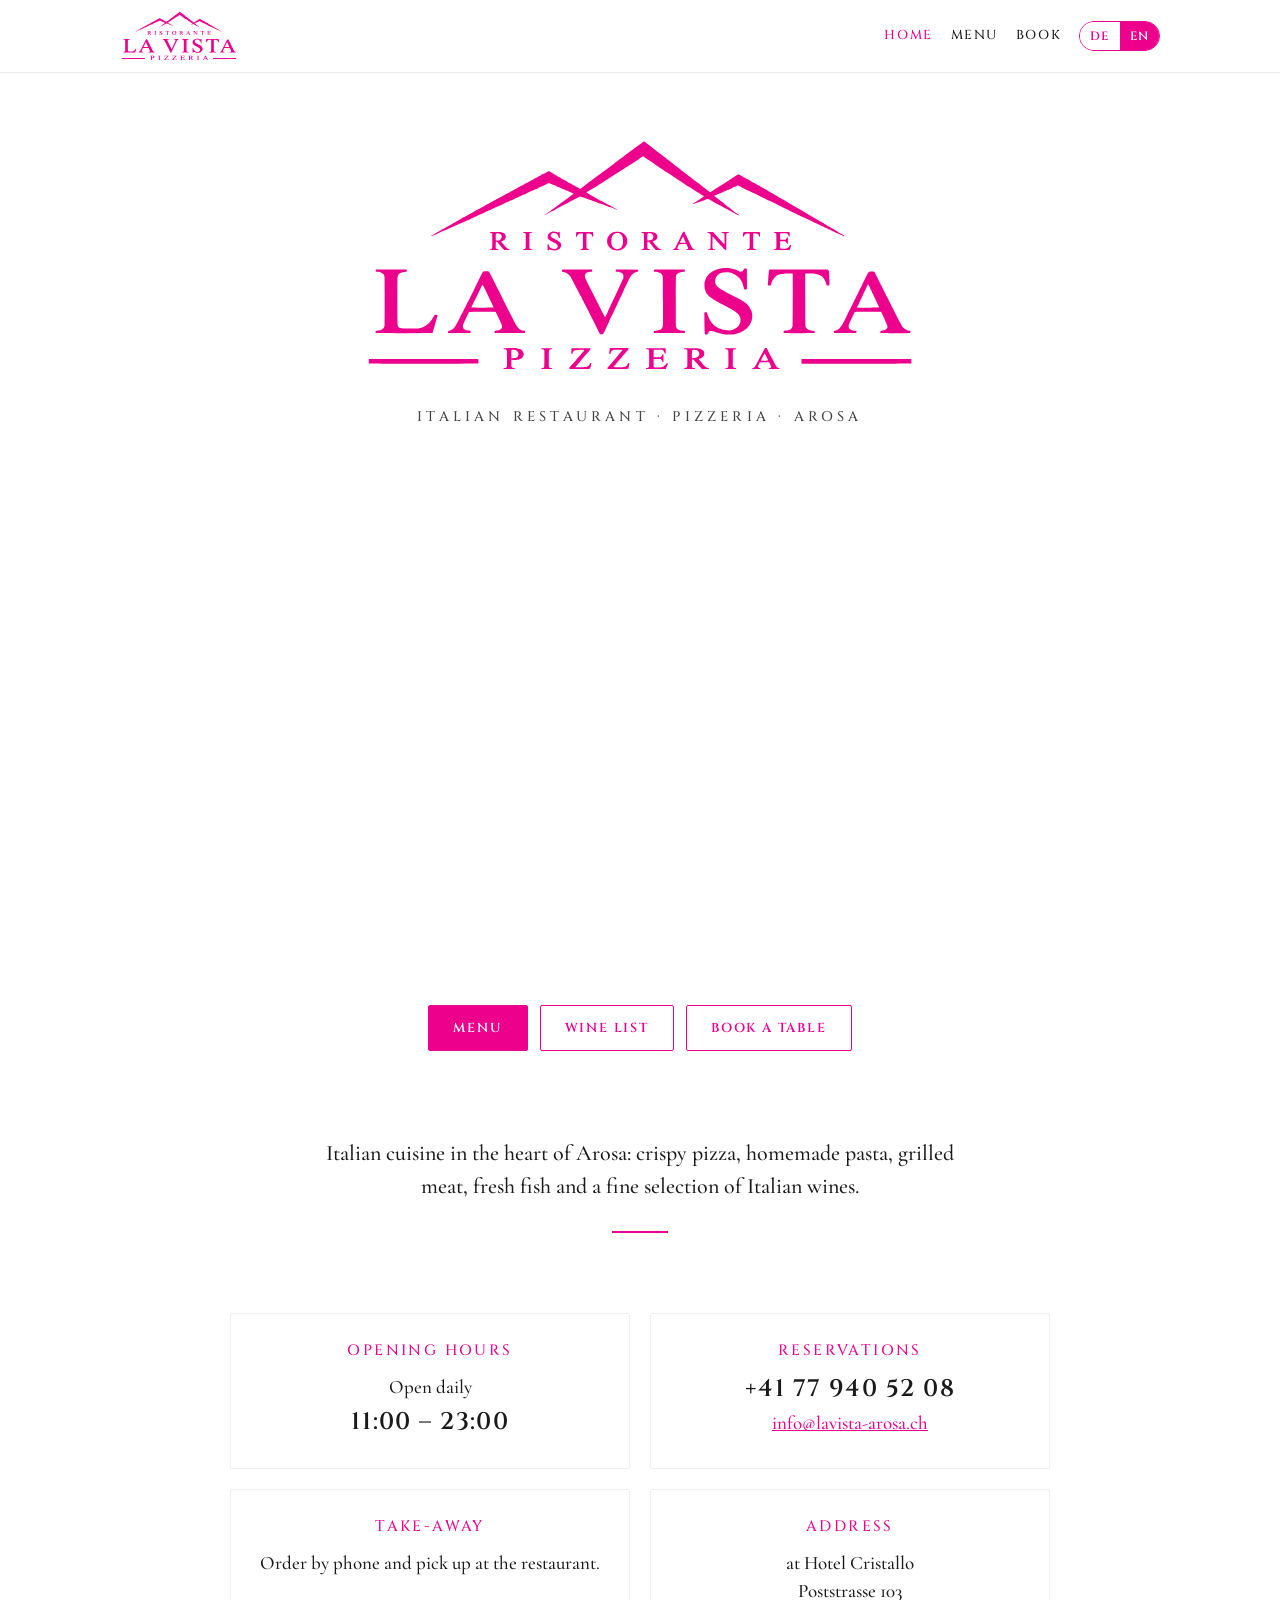
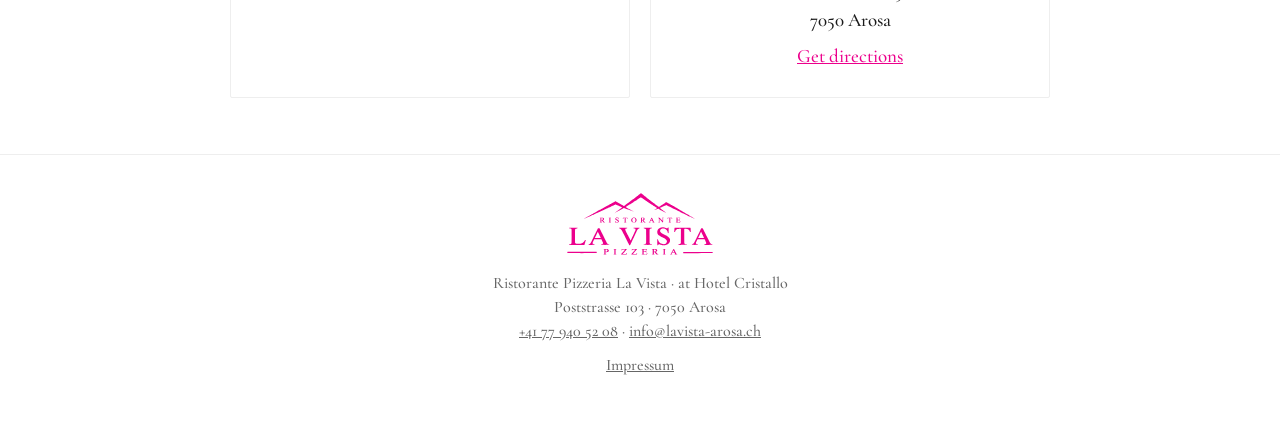
==== index.html @ 1755ee99 "La Vista Website: Home, Speisekarte, Weinkarte, Impressum Co-Authored-By: Claude Opus 5.5 <noreply@a" ====
<!DOCTYPE html>
<html lang="de" data-lang="de">
<head>
<meta charset="utf-8"><meta name="viewport" content="width=device-width,initial-scale=1">
<title>Ristorante Pizzeria La Vista – Arosa</title><meta name="description" content="Italienisches Restaurant und Pizzeria in Arosa: Pizza, Pasta, Grill, Fisch und italienische Weine. Täglich 11–23 Uhr.">
<meta name="theme-color" content="#ffffff">
<link rel="icon" href="favicon.svg" type="image/svg+xml">

<link rel="stylesheet" href="style.css">
</head>
<body>
<header class="top"><div class="bar"><a class="lg" href="" aria-label="La Vista"><img src="logo.svg" alt="Ristorante La Vista Pizzeria" width="118"></a><nav><a href="" class="on hide-s"><span lang="de">Home</span><span lang="en">Home</span></a><a href="menu/" class=""><span lang="de">Speisekarte</span><span lang="en">Menu</span></a><a href="tel:+41779405208" class="hide-s"><span lang="de">Reservieren</span><span lang="en">Book</span></a><div class="lang"><button data-l="de">DE</button><button data-l="en">EN</button></div></nav></div></header>

<div class="hero"><div class="hin"><div class="lg"><img src="logo.svg" alt="Ristorante La Vista Pizzeria"></div>
<p class="kick"><span lang="de">Ristorante · Pizzeria · Arosa</span><span lang="en">Italian restaurant · Pizzeria · Arosa</span></p>
</div></div>
<div class="banner"><div class="slides" aria-hidden="true"><div style="background-image:url(img/pizza.jpg)"></div><div style="background-image:url(img/pasta.jpg)"></div><div style="background-image:url(img/tomahawk.jpg)"></div><div style="background-image:url(img/olio.jpg)"></div></div><div class="bfade"><div class="btns"><a class="btn f" href="menu/"><span lang="de">Speisekarte</span><span lang="en">Menu</span></a>
<a class="btn" href="menu/#weinkarte"><span lang="de">Weinkarte</span><span lang="en">Wine list</span></a>
<a class="btn" href="tel:+41779405208"><span lang="de">Tisch reservieren</span><span lang="en">Book a table</span></a></div></div></div>
<div class="wrap" style="padding-bottom:12px">
<p class="intro"><span lang="de">Italienische Küche mitten in Arosa: knusprige Pizza, hausgemachte Pasta, Fleisch vom Grill, frischer Fisch und eine ausgewählte italienische Weinkarte.</span><span lang="en">Italian cuisine in the heart of Arosa: crispy pizza, homemade pasta, grilled meat, fresh fish and a fine selection of Italian wines.</span></p>
<hr class="rule">
</div>
<div class="wrap" style="padding-top:0">
<div class="grid">
<div class="card"><h3><span lang="de">Öffnungszeiten</span><span lang="en">Opening hours</span></h3><p><span lang="de">Täglich geöffnet</span><span lang="en">Open daily</span></p><p class="big">11:00 – 23:00</p></div>
<div class="card"><h3><span lang="de">Reservation</span><span lang="en">Reservations</span></h3><p class="big"><a href="tel:+41779405208" style="color:inherit;text-decoration:none">+41 77 940 52 08</a></p><p><a href="mailto:info@lavista-arosa.ch">info@lavista-arosa.ch</a></p></div>
<div class="card"><h3>Take-away</h3><p><span lang="de">Telefonisch bestellen und bei uns abholen.</span><span lang="en">Order by phone and pick up at the restaurant.</span></p></div>
<div class="card"><h3><span lang="de">Adresse</span><span lang="en">Address</span></h3><p><span lang="de">im Hotel Cristallo</span><span lang="en">at Hotel Cristallo</span><br>Poststrasse 103<br>7050 Arosa</p><p style="margin-top:8px"><a href="https://www.google.com/maps/search/?api=1&query=Hotel+Cristallo+Poststrasse+103+7050+Arosa" target="_blank" rel="noopener"><span lang="de">Route planen</span><span lang="en">Get directions</span></a></p></div>
</div></div>
<footer><div class="lg"><img src="logo.svg" alt="" width="150"></div>
<div>Ristorante Pizzeria La Vista · <span lang="de">im Hotel Cristallo</span><span lang="en">at Hotel Cristallo</span></div><div>Poststrasse 103 · 7050 Arosa</div>
<div><a href="tel:+41779405208">+41 77 940 52 08</a> · <a href="mailto:info@lavista-arosa.ch">info@lavista-arosa.ch</a></div>
<div style="margin-top:10px"><a href="impressum/">Impressum</a></div></footer>
<a class="callfab" href="tel:+41779405208"><span lang="de">Anrufen</span><span lang="en">Call</span></a>
<script src="site.js"></script>
</body></html>
---- style.css ----
@font-face{font-family:'Cinzel';font-weight:500;font-display:swap;src:url(fonts/cinzel-latin-500-normal.woff2) format('woff2')}
@font-face{font-family:'Cinzel';font-weight:600 700;font-display:swap;src:url(fonts/cinzel-latin-600-normal.woff2) format('woff2')}
@font-face{font-family:'Cormorant Garamond';font-weight:400 500;font-display:swap;src:url(fonts/cormorant-garamond-latin-500-normal.woff2) format('woff2')}
@font-face{font-family:'Cormorant Garamond';font-weight:600 700;font-display:swap;src:url(fonts/cormorant-garamond-latin-700-normal.woff2) format('woff2')}
@font-face{font-family:'Cormorant Garamond';font-style:italic;font-weight:400 700;font-display:swap;src:url(fonts/cormorant-garamond-latin-500-italic.woff2) format('woff2')}
:root{--mag:#EC008C;--mag-d:#C20074;--ink:#1a1a1a;--grey:#666;--line:#eee;--soft:#fdf2f8}
*{box-sizing:border-box}html{scroll-behavior:smooth}
body{margin:0;background:#fff;color:var(--ink);font-family:'Cormorant Garamond',Georgia,serif;font-size:19px;line-height:1.5;-webkit-font-smoothing:antialiased}
a{color:var(--mag)}
.cz{font-family:'Cinzel',Georgia,serif;letter-spacing:.14em;text-transform:uppercase}
html[data-lang=de] [lang=en],html[data-lang=en] [lang=de]{display:none}
header.top{position:sticky;top:0;z-index:20;background:rgba(255,255,255,.96);backdrop-filter:blur(6px);border-bottom:1px solid var(--line)}
.bar{max-width:1080px;margin:0 auto;padding:10px 20px;display:flex;align-items:center;justify-content:space-between;gap:12px}
.bar .lg{width:118px;display:block;line-height:0}.lg img{width:100%;height:auto;display:block}
.bar nav{display:flex;gap:18px;align-items:center;font-family:'Cinzel',serif;font-size:13px;letter-spacing:.12em;text-transform:uppercase}
.bar nav a{color:var(--ink);text-decoration:none}.bar nav a:hover,.bar nav a.on{color:var(--mag)}
.lang{display:flex;border:1px solid var(--mag);border-radius:999px;overflow:hidden}
.lang button{border:0;background:#fff;color:var(--mag);font:600 12px 'Cinzel',serif;letter-spacing:.1em;padding:6px 10px;cursor:pointer}
.lang button.on{background:var(--mag);color:#fff}
.hero{text-align:center;padding:60px 20px 14px}
.hero p.kick{margin-bottom:0!important}
.hin{position:relative;max-width:640px;margin:0 auto}
.banner{position:relative;overflow:hidden;aspect-ratio:4/3;max-height:640px;max-width:960px;margin:0 auto}
.slides{position:absolute;inset:0;-webkit-mask-image:linear-gradient(to bottom,transparent 0,rgba(0,0,0,.6) 14%,#000 30%),linear-gradient(to right,transparent 0,#000 12%,#000 88%,transparent 100%);-webkit-mask-composite:source-in;mask-image:linear-gradient(to bottom,transparent 0,rgba(0,0,0,.6) 14%,#000 30%),linear-gradient(to right,transparent 0,#000 12%,#000 88%,transparent 100%);mask-composite:intersect}
.slides div{position:absolute;inset:0;background-size:cover;background-position:center;opacity:0;animation:lvfade 24s infinite}
.slides div:nth-child(2){animation-delay:6s}.slides div:nth-child(3){animation-delay:12s}.slides div:nth-child(4){animation-delay:18s}
.bfade{position:absolute;left:0;right:0;bottom:0;z-index:2;padding:110px 16px 30px;background:linear-gradient(rgba(255,255,255,0),rgba(255,255,255,.75) 45%,rgba(255,255,255,.95))}
.bfade .btn{background:rgba(255,255,255,.85)}.bfade .btn.f{background:var(--mag)}
@keyframes lvfade{0%{opacity:0;transform:scale(1.02)}6%{opacity:1}25%{opacity:1}31%{opacity:0;transform:scale(1.08)}100%{opacity:0}}
@media(prefers-reduced-motion:reduce){.slides div{animation:none}.slides div:first-child{opacity:1}}

@media(max-width:640px){.banner{margin:0;aspect-ratio:4/5}.bfade{padding-top:90px}}
.hero p.kick{color:#444!important}
.hero .lg{width:min(560px,86vw);margin:0 auto 28px;line-height:0}
.hero p.kick{font-family:'Cinzel',serif;letter-spacing:.3em;text-transform:uppercase;font-size:14px;color:var(--grey);margin:0 0 30px}
.btns{display:flex;gap:12px;justify-content:center;flex-wrap:wrap}
.btn{display:inline-block;padding:13px 24px;border:1.5px solid var(--mag);color:var(--mag);text-decoration:none;font:600 13px 'Cinzel',serif;letter-spacing:.14em;text-transform:uppercase;border-radius:2px}
.btn.f{background:var(--mag);color:#fff}.btn:hover{background:var(--mag-d);border-color:var(--mag-d);color:#fff}
.wrap{max-width:860px;margin:0 auto;padding:56px 20px}
.intro{text-align:center;font-size:22px;max-width:640px;margin:0 auto}
.rule{width:56px;height:2px;background:var(--mag);margin:28px auto;border:0}
.grid{display:grid;grid-template-columns:repeat(2,1fr);gap:20px;margin-top:40px}
.card{border:1px solid var(--line);padding:26px 22px;text-align:center;border-radius:2px}
.card h3{font:500 15px 'Cinzel',serif;letter-spacing:.16em;text-transform:uppercase;color:var(--mag);margin:0 0 12px}
.card p{margin:0}.card .big{font:600 24px 'Cinzel',serif;letter-spacing:.06em;margin:4px 0}
footer{border-top:1px solid var(--line);text-align:center;padding:36px 20px 44px;color:var(--grey);font-size:16px}
footer .lg{width:150px;margin:0 auto 14px;line-height:0}
footer a{color:var(--grey)}
/* menu */
.tabs{display:flex;justify-content:center;gap:0;margin:34px auto 0;max-width:420px;border:1.5px solid var(--mag);border-radius:2px;overflow:hidden}
.tabs button{flex:1;border:0;background:#fff;color:var(--mag);padding:12px;font:600 13px 'Cinzel',serif;letter-spacing:.14em;text-transform:uppercase;cursor:pointer}
.tabs button.on{background:var(--mag);color:#fff}
.cat{position:sticky;top:57px;z-index:10;background:#fff;border-bottom:1px solid var(--line);overflow-x:auto;white-space:nowrap;-webkit-overflow-scrolling:touch;scrollbar-width:none}
.cat::-webkit-scrollbar{display:none}
.cat div{max-width:860px;margin:0 auto;padding:10px 14px}
.cat a{display:inline-block;padding:6px 10px;margin-right:4px;font:500 12px 'Cinzel',serif;letter-spacing:.1em;text-transform:uppercase;color:var(--ink);text-decoration:none;border-radius:999px}
.cat a:hover{background:var(--soft);color:var(--mag)}
.panel{display:none}.panel.on{display:block}
section{margin:40px 0 0;scroll-margin-top:120px}
.sh{display:flex;justify-content:space-between;align-items:baseline;border-bottom:1.5px solid var(--mag);padding-bottom:6px;margin-bottom:6px;gap:12px}
.sh h3{font:500 20px 'Cinzel',serif;letter-spacing:.14em;text-transform:uppercase;color:var(--mag);margin:0}
.sh .sub{font-style:italic;color:var(--grey);font-size:17px;text-align:right}
.cols{display:flex;justify-content:flex-end;gap:0;font-style:italic;color:var(--grey);font-size:15px}
.cols span{width:76px;text-align:right}
.it{display:flex;justify-content:space-between;gap:16px;padding:12px 0;border-bottom:1px solid var(--line)}
.nm h4{margin:0;font-weight:700;font-size:20px;line-height:1.25}
.nm p{margin:2px 0 0;font-style:italic;color:var(--grey);font-size:17px;line-height:1.35}
.prs{text-align:right;white-space:nowrap}
.prs b,.dr b{font:500 15px 'Cinzel',serif;letter-spacing:.04em}
.prs .nt{font-style:italic;color:var(--grey);font-size:15px;margin-right:10px}
.prs.two{display:flex}.prs.two b{width:76px;display:block}
.dr{display:flex;align-items:baseline;gap:10px;padding:8px 0;border-bottom:1px solid var(--line)}
.dr .dn{flex:1}.dr .ds{font-style:italic;color:var(--grey);font-size:16px;min-width:46px;text-align:right}
.dr b{min-width:64px;text-align:right}
h5{font:600 14px 'Cinzel',serif;letter-spacing:.16em;margin:22px 0 2px}
.note,.lead{font-style:italic;color:var(--grey);margin:10px 0}
.lead{text-align:center;color:var(--mag)}
.c2{display:grid;grid-template-columns:1fr 1fr;gap:6px 20px;padding:10px 0}.c2 h4{margin:0;font-size:19px}.c2 p{margin:0;font-style:italic;color:var(--grey);font-size:16px}
.box{border:1px solid var(--line);padding:14px 18px;margin-top:22px;font-size:16px}.box p{margin:4px 0 0;font-style:italic;color:var(--grey)}
.special{background:var(--soft);border:1px solid #f6cde4;padding:8px 22px 26px;margin-top:40px}
.special h2{font:600 22px 'Cinzel',serif;letter-spacing:.14em;text-transform:uppercase;text-align:center;margin:26px 0 4px}
.special section{margin-top:26px}.special .it{border-color:#f3d9e8}
h2.wh{font:600 22px 'Cinzel',serif;letter-spacing:.16em;text-transform:uppercase;text-align:center;margin:52px 0 0}
.gal{display:grid;grid-template-columns:repeat(4,1fr);gap:10px;max-width:1180px;margin:8px auto 0;padding:0 20px}
.gal figure{margin:0;position:relative;overflow:hidden;border-radius:2px;background:#f4f4f4}
.gal img{width:100%;height:100%;aspect-ratio:4/5;object-fit:cover;display:block;transition:transform .6s}
.gal figure:hover img{transform:scale(1.04)}
.gal figcaption{position:absolute;left:0;right:0;bottom:0;padding:26px 14px 12px;color:#fff;font:500 13px 'Cinzel',serif;letter-spacing:.16em;text-transform:uppercase;background:linear-gradient(transparent,rgba(0,0,0,.55))}
.foot-note{text-align:center;font-style:italic;color:var(--grey);font-size:16px;margin-top:40px}
.callfab{position:fixed;right:16px;bottom:16px;z-index:30;background:var(--mag);color:#fff;text-decoration:none;font:600 12px 'Cinzel',serif;letter-spacing:.12em;text-transform:uppercase;padding:13px 18px;border-radius:999px;box-shadow:0 6px 18px rgba(236,0,140,.35)}
@media(min-width:900px){.callfab{display:none}}
.special{scroll-margin-top:120px}
@media(max-width:820px){.gal{grid-template-columns:repeat(2,1fr);padding:0 16px}}
@media(max-width:640px){.grid{grid-template-columns:1fr}body{font-size:18px}.bar nav .hide-s{display:none}.bar .lg{width:96px}.hero{padding:48px 18px 40px}.wrap{padding:40px 16px}
.nm h4{font-size:18.5px}.sh h3{font-size:17px}.sh .sub{font-size:15px}.cols span,.prs.two b{width:62px}.c2{grid-template-columns:1fr}.cat{top:53px}}
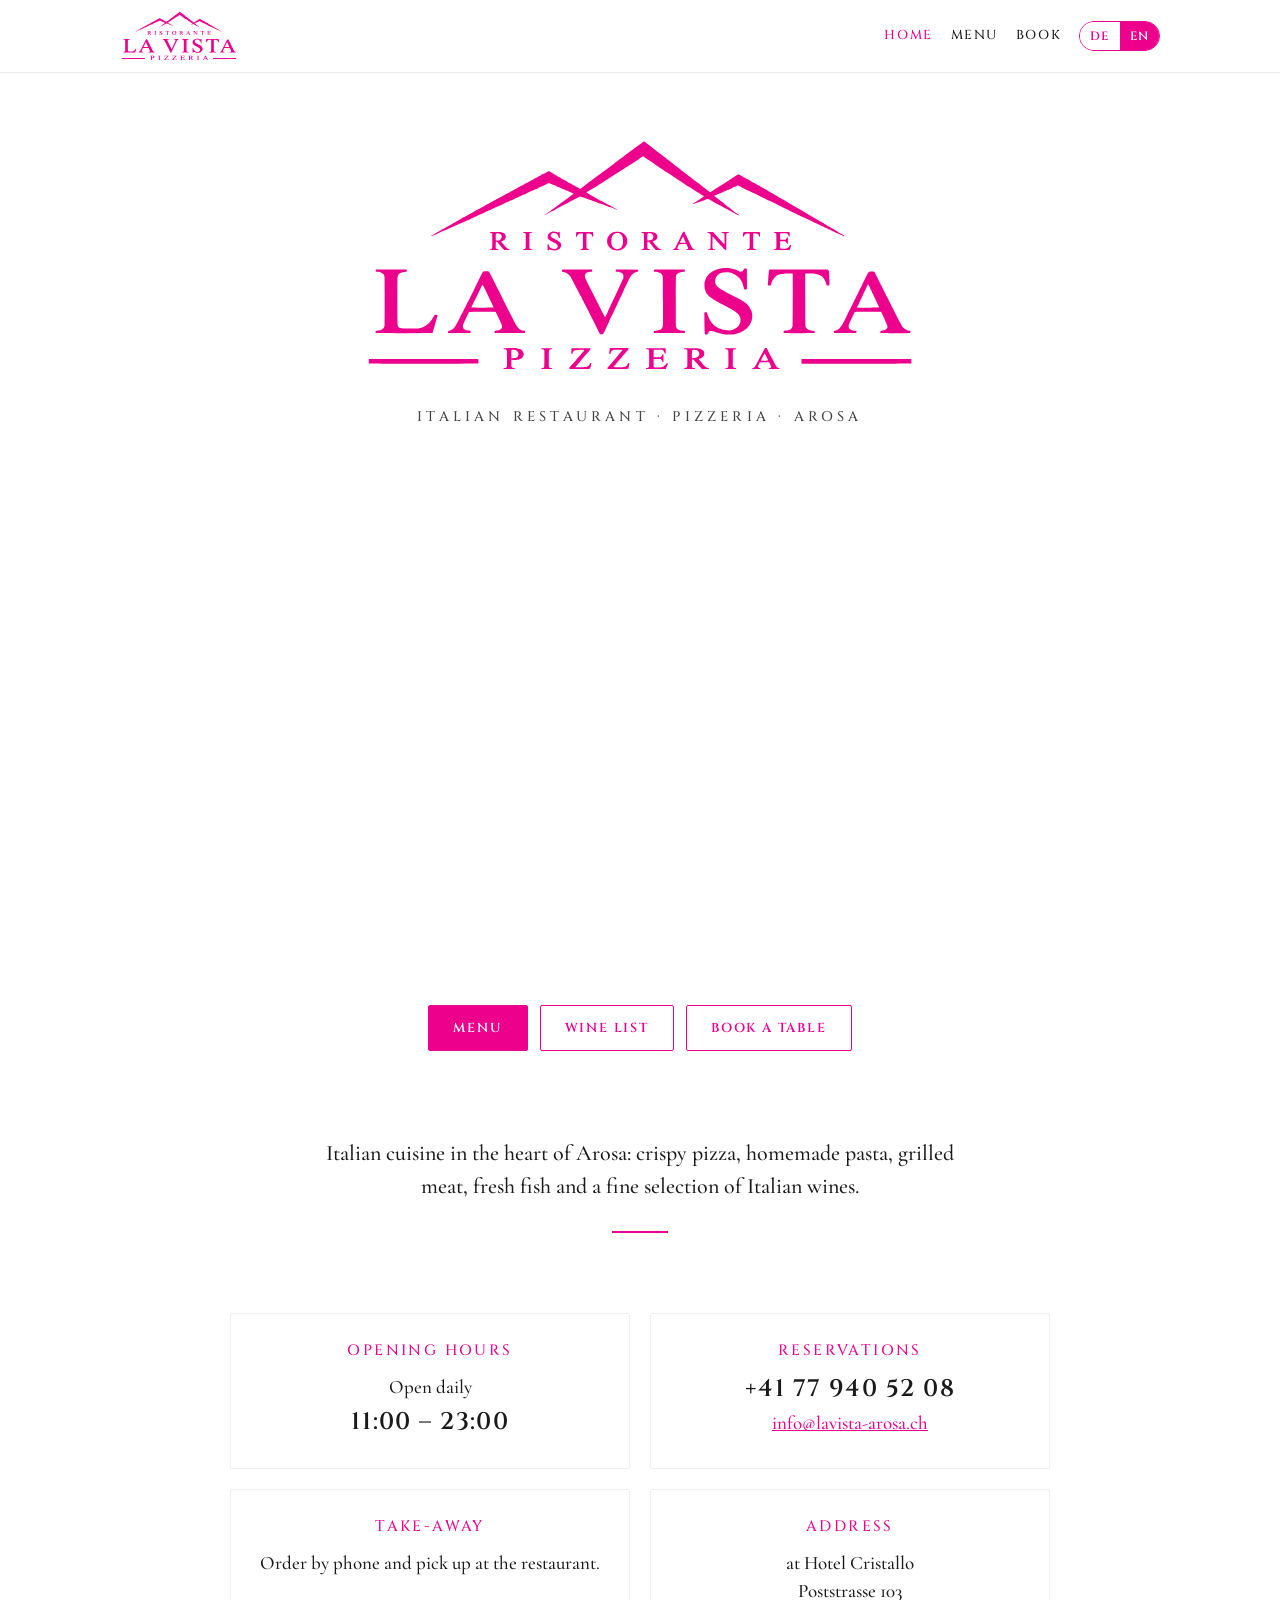
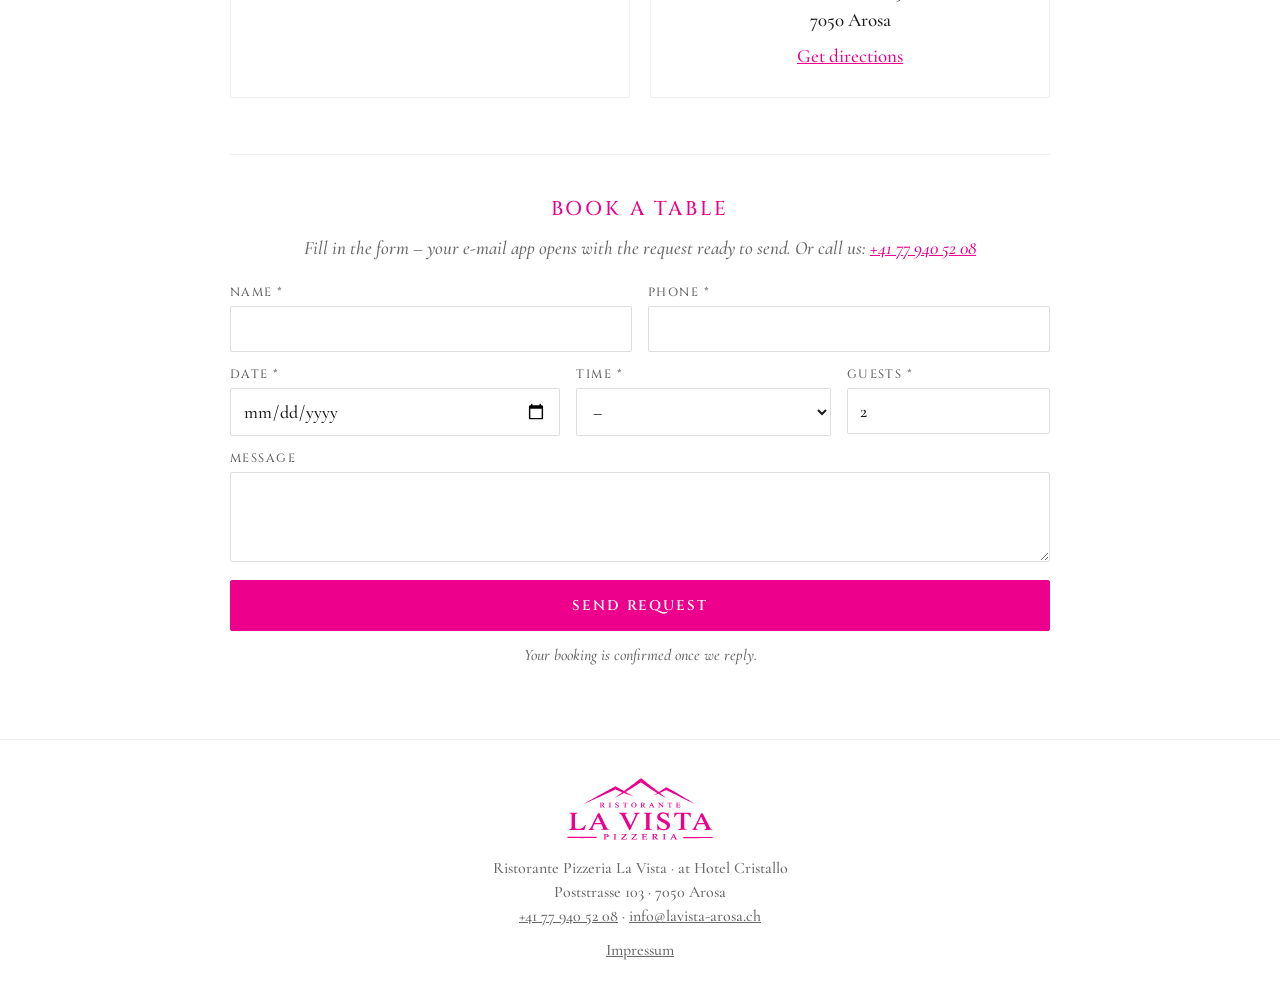
==== commit 2c767333: "Reservationsformular per E-Mail Co-Authored-By: Claude Opus 5.5 <noreply@anthropic.com> Claude-Sessi" ====
--- a/index.html
+++ b/index.html
@@ -9,14 +9,14 @@
 <link rel="stylesheet" href="style.css">
 </head>
 <body>
-<header class="top"><div class="bar"><a class="lg" href="" aria-label="La Vista"><img src="logo.svg" alt="Ristorante La Vista Pizzeria" width="118"></a><nav><a href="" class="on hide-s"><span lang="de">Home</span><span lang="en">Home</span></a><a href="menu/" class=""><span lang="de">Speisekarte</span><span lang="en">Menu</span></a><a href="tel:+41779405208" class="hide-s"><span lang="de">Reservieren</span><span lang="en">Book</span></a><div class="lang"><button data-l="de">DE</button><button data-l="en">EN</button></div></nav></div></header>
+<header class="top"><div class="bar"><a class="lg" href="" aria-label="La Vista"><img src="logo.svg" alt="Ristorante La Vista Pizzeria" width="118"></a><nav><a href="" class="on hide-s"><span lang="de">Home</span><span lang="en">Home</span></a><a href="menu/" class=""><span lang="de">Speisekarte</span><span lang="en">Menu</span></a><a href="#reservieren" class="hide-s"><span lang="de">Reservieren</span><span lang="en">Book</span></a><div class="lang"><button data-l="de">DE</button><button data-l="en">EN</button></div></nav></div></header>
 
 <div class="hero"><div class="hin"><div class="lg"><img src="logo.svg" alt="Ristorante La Vista Pizzeria"></div>
 <p class="kick"><span lang="de">Ristorante · Pizzeria · Arosa</span><span lang="en">Italian restaurant · Pizzeria · Arosa</span></p>
 </div></div>
 <div class="banner"><div class="slides" aria-hidden="true"><div style="background-image:url(img/pizza.jpg)"></div><div style="background-image:url(img/pasta.jpg)"></div><div style="background-image:url(img/tomahawk.jpg)"></div><div style="background-image:url(img/olio.jpg)"></div></div><div class="bfade"><div class="btns"><a class="btn f" href="menu/"><span lang="de">Speisekarte</span><span lang="en">Menu</span></a>
 <a class="btn" href="menu/#weinkarte"><span lang="de">Weinkarte</span><span lang="en">Wine list</span></a>
-<a class="btn" href="tel:+41779405208"><span lang="de">Tisch reservieren</span><span lang="en">Book a table</span></a></div></div></div>
+<a class="btn" href="#reservieren"><span lang="de">Tisch reservieren</span><span lang="en">Book a table</span></a></div></div></div>
 <div class="wrap" style="padding-bottom:12px">
 <p class="intro"><span lang="de">Italienische Küche mitten in Arosa: knusprige Pizza, hausgemachte Pasta, Fleisch vom Grill, frischer Fisch und eine ausgewählte italienische Weinkarte.</span><span lang="en">Italian cuisine in the heart of Arosa: crispy pizza, homemade pasta, grilled meat, fresh fish and a fine selection of Italian wines.</span></p>
 <hr class="rule">
@@ -27,7 +27,21 @@
 <div class="card"><h3><span lang="de">Reservation</span><span lang="en">Reservations</span></h3><p class="big"><a href="tel:+41779405208" style="color:inherit;text-decoration:none">+41 77 940 52 08</a></p><p><a href="mailto:info@lavista-arosa.ch">info@lavista-arosa.ch</a></p></div>
 <div class="card"><h3>Take-away</h3><p><span lang="de">Telefonisch bestellen und bei uns abholen.</span><span lang="en">Order by phone and pick up at the restaurant.</span></p></div>
 <div class="card"><h3><span lang="de">Adresse</span><span lang="en">Address</span></h3><p><span lang="de">im Hotel Cristallo</span><span lang="en">at Hotel Cristallo</span><br>Poststrasse 103<br>7050 Arosa</p><p style="margin-top:8px"><a href="https://www.google.com/maps/search/?api=1&query=Hotel+Cristallo+Poststrasse+103+7050+Arosa" target="_blank" rel="noopener"><span lang="de">Route planen</span><span lang="en">Get directions</span></a></p></div>
-</div></div>
+</div>
+<section class="resv" id="reservieren">
+<div class="sh" style="justify-content:center;border:0"><h3><span lang="de">Tisch reservieren</span><span lang="en">Book a table</span></h3></div>
+<p class="rsub"><span lang="de">Füllen Sie das Formular aus – Ihr E-Mail-Programm öffnet sich mit der fertigen Anfrage. Oder rufen Sie uns an: </span><span lang="en">Fill in the form – your e-mail app opens with the request ready to send. Or call us: </span><a href="tel:+41779405208">+41 77 940 52 08</a></p>
+<form id="rform" novalidate>
+<div class="fg"><label><span lang="de">Name</span><span lang="en">Name</span> *<input name="name" required autocomplete="name"></label>
+<label><span lang="de">Telefon</span><span lang="en">Phone</span> *<input name="tel" type="tel" required autocomplete="tel"></label></div>
+<div class="fg3"><label><span lang="de">Datum</span><span lang="en">Date</span> *<input name="date" type="date" required></label>
+<label><span lang="de">Uhrzeit</span><span lang="en">Time</span> *<select name="time" required><option value="">–</option><option>11:00</option><option>11:30</option><option>12:00</option><option>12:30</option><option>13:00</option><option>13:30</option><option>14:00</option><option>14:30</option><option>15:00</option><option>15:30</option><option>16:00</option><option>16:30</option><option>17:00</option><option>17:30</option><option>18:00</option><option>18:30</option><option>19:00</option><option>19:30</option><option>20:00</option><option>20:30</option><option>21:00</option><option>21:30</option><option>22:00</option></select></label>
+<label><span lang="de">Personen</span><span lang="en">Guests</span> *<input name="pers" type="number" min="1" max="60" value="2" required></label></div>
+<label><span lang="de">Bemerkung</span><span lang="en">Message</span><textarea name="msg" rows="3"></textarea></label>
+<p class="ferr" id="ferr" role="alert"></p>
+<button class="btn f" type="submit"><span lang="de">Anfrage senden</span><span lang="en">Send request</span></button>
+<p class="fnote"><span lang="de">Ihre Reservation ist bestätigt, sobald wir Ihnen antworten.</span><span lang="en">Your booking is confirmed once we reply.</span></p>
+</form></section></div>
 <footer><div class="lg"><img src="logo.svg" alt="" width="150"></div>
 <div>Ristorante Pizzeria La Vista · <span lang="de">im Hotel Cristallo</span><span lang="en">at Hotel Cristallo</span></div><div>Poststrasse 103 · 7050 Arosa</div>
 <div><a href="tel:+41779405208">+41 77 940 52 08</a> · <a href="mailto:info@lavista-arosa.ch">info@lavista-arosa.ch</a></div>
--- a/style.css
+++ b/style.css
@@ -87,6 +87,15 @@
 .gal img{width:100%;height:100%;aspect-ratio:4/5;object-fit:cover;display:block;transition:transform .6s}
 .gal figure:hover img{transform:scale(1.04)}
 .gal figcaption{position:absolute;left:0;right:0;bottom:0;padding:26px 14px 12px;color:#fff;font:500 13px 'Cinzel',serif;letter-spacing:.16em;text-transform:uppercase;background:linear-gradient(transparent,rgba(0,0,0,.55))}
+.resv{margin-top:56px;border-top:1px solid var(--line);padding-top:40px;scroll-margin-top:80px}
+.rsub{text-align:center;color:var(--grey);font-style:italic;margin:4px 0 22px}
+#rform label{display:block;font:500 12px 'Cinzel',serif;letter-spacing:.12em;text-transform:uppercase;color:var(--grey);margin-bottom:14px}
+#rform input,#rform select,#rform textarea{display:block;width:100%;margin-top:6px;padding:11px 12px;border:1px solid #ddd;border-radius:2px;font:18px 'Cormorant Garamond',Georgia,serif;color:var(--ink);background:#fff;text-transform:none;letter-spacing:0}
+#rform input:focus,#rform select:focus,#rform textarea:focus{outline:none;border-color:var(--mag);box-shadow:0 0 0 2px rgba(236,0,140,.12)}
+.fg{display:grid;grid-template-columns:1fr 1fr;gap:0 16px}.fg3{display:grid;grid-template-columns:1.3fr 1fr .8fr;gap:0 16px}
+#rform .btn{cursor:pointer;width:100%;margin-top:4px;font-size:14px;padding:15px}
+.ferr{color:#c00;font-style:italic;min-height:0;margin:0 0 10px}.fnote{text-align:center;color:var(--grey);font-style:italic;font-size:16px;margin-top:12px}
+@media(max-width:640px){.fg,.fg3{grid-template-columns:1fr}}
 .foot-note{text-align:center;font-style:italic;color:var(--grey);font-size:16px;margin-top:40px}
 .callfab{position:fixed;right:16px;bottom:16px;z-index:30;background:var(--mag);color:#fff;text-decoration:none;font:600 12px 'Cinzel',serif;letter-spacing:.12em;text-transform:uppercase;padding:13px 18px;border-radius:999px;box-shadow:0 6px 18px rgba(236,0,140,.35)}
 @media(min-width:900px){.callfab{display:none}}
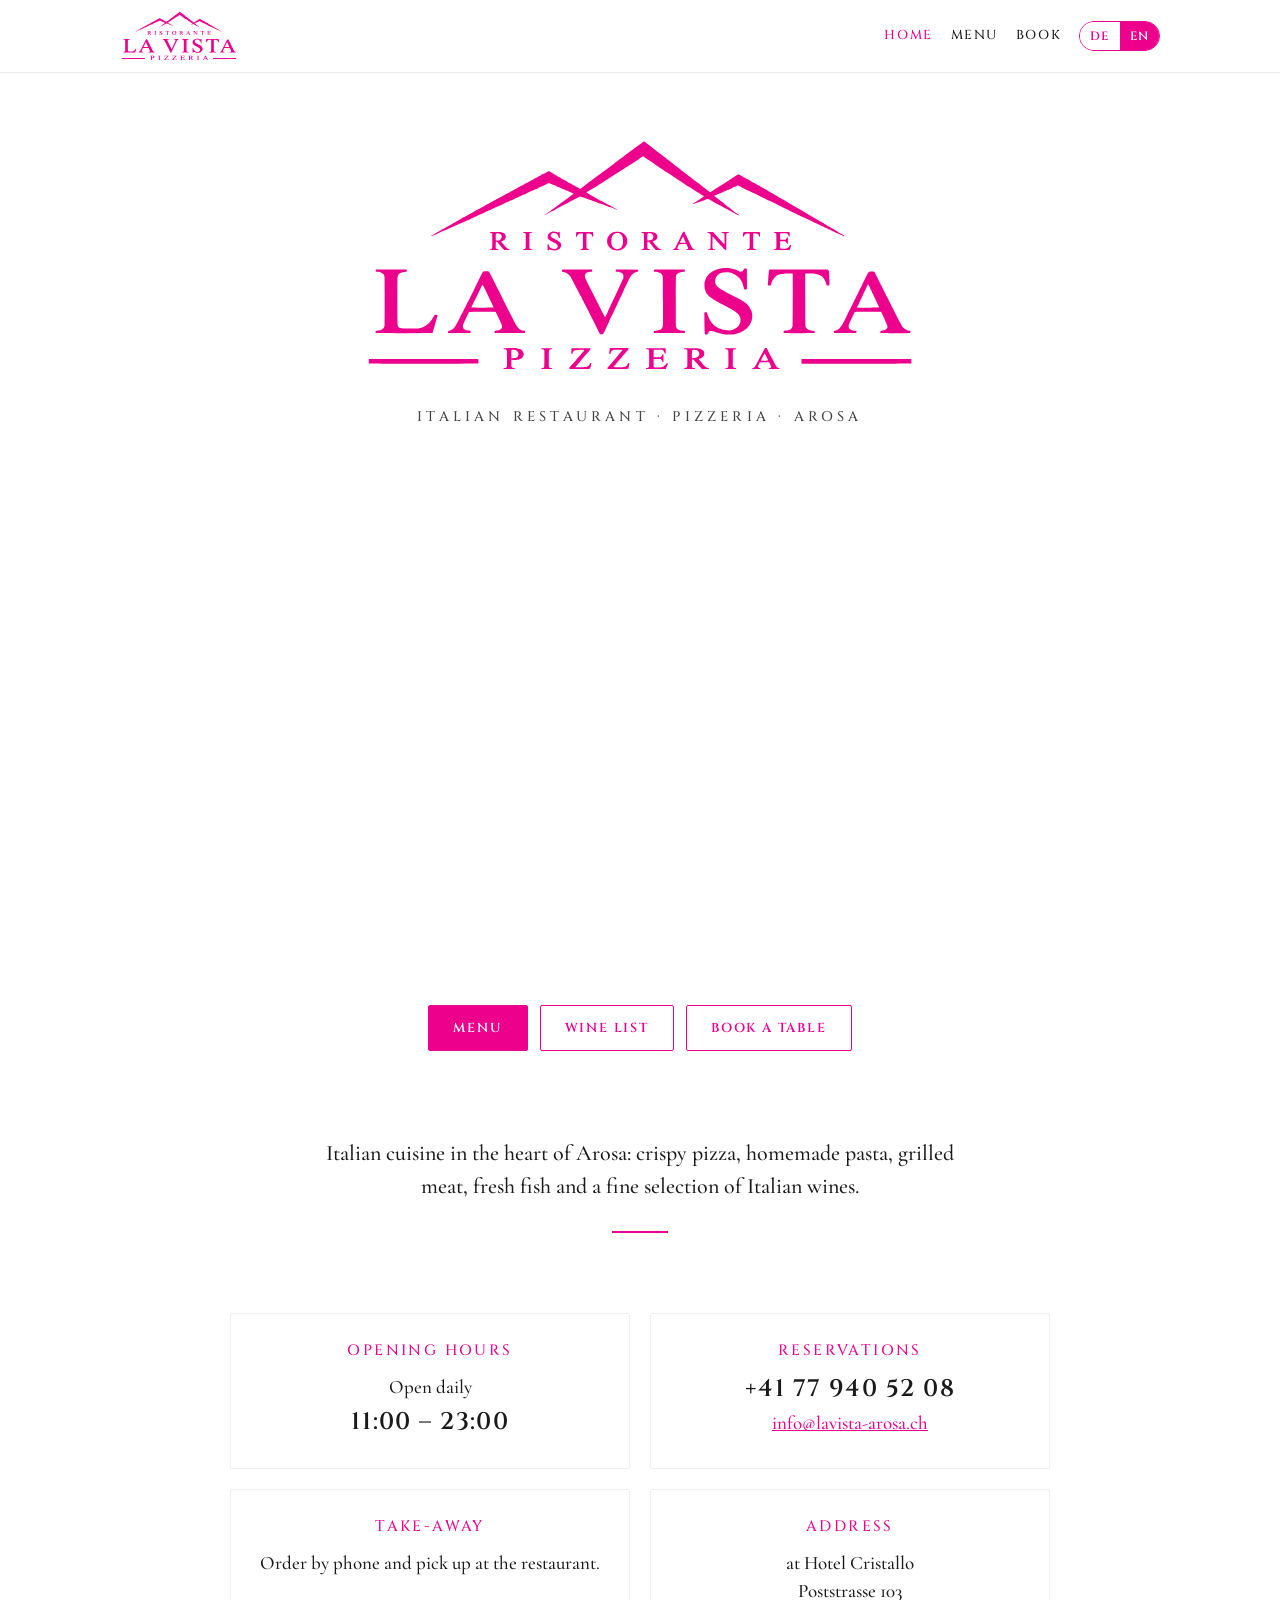
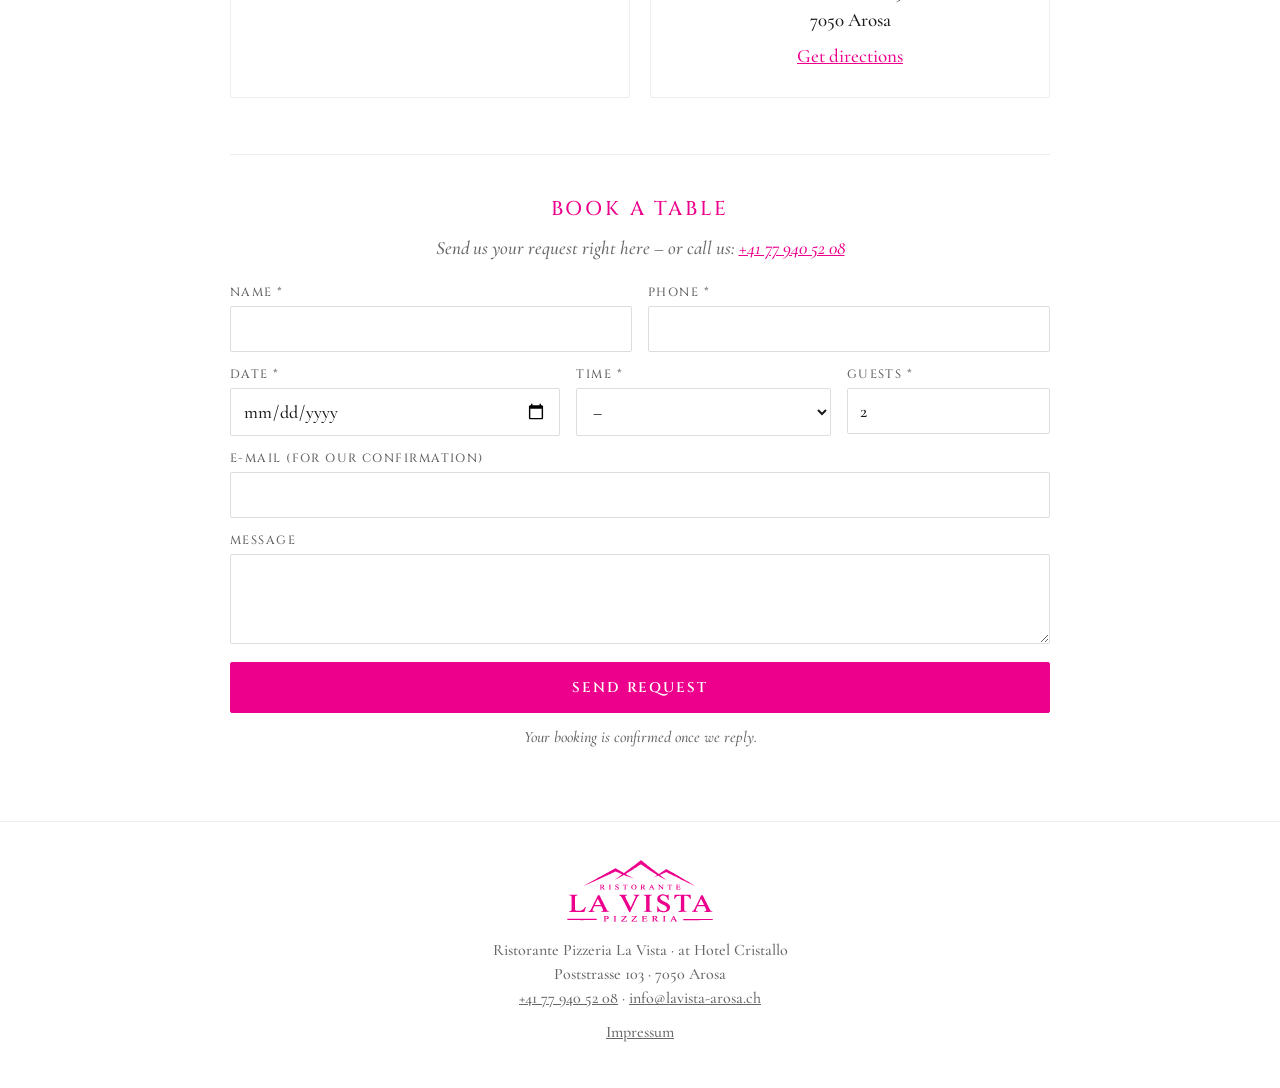
==== commit 6a1cdd76: "Reservation direkt über die Website (Web3Forms) Co-Authored-By: Claude Opus 5.5 <noreply@anthropic.c" ====
--- a/index.html
+++ b/index.html
@@ -30,18 +30,22 @@
 </div>
 <section class="resv" id="reservieren">
 <div class="sh" style="justify-content:center;border:0"><h3><span lang="de">Tisch reservieren</span><span lang="en">Book a table</span></h3></div>
-<p class="rsub"><span lang="de">Füllen Sie das Formular aus – Ihr E-Mail-Programm öffnet sich mit der fertigen Anfrage. Oder rufen Sie uns an: </span><span lang="en">Fill in the form – your e-mail app opens with the request ready to send. Or call us: </span><a href="tel:+41779405208">+41 77 940 52 08</a></p>
+<p class="rsub"><span lang="de">Senden Sie uns Ihre Anfrage direkt hier – oder rufen Sie uns an: </span><span lang="en">Send us your request right here – or call us: </span><a href="tel:+41779405208">+41 77 940 52 08</a></p>
 <form id="rform" novalidate>
 <div class="fg"><label><span lang="de">Name</span><span lang="en">Name</span> *<input name="name" required autocomplete="name"></label>
 <label><span lang="de">Telefon</span><span lang="en">Phone</span> *<input name="tel" type="tel" required autocomplete="tel"></label></div>
 <div class="fg3"><label><span lang="de">Datum</span><span lang="en">Date</span> *<input name="date" type="date" required></label>
 <label><span lang="de">Uhrzeit</span><span lang="en">Time</span> *<select name="time" required><option value="">–</option><option>11:00</option><option>11:30</option><option>12:00</option><option>12:30</option><option>13:00</option><option>13:30</option><option>14:00</option><option>14:30</option><option>15:00</option><option>15:30</option><option>16:00</option><option>16:30</option><option>17:00</option><option>17:30</option><option>18:00</option><option>18:30</option><option>19:00</option><option>19:30</option><option>20:00</option><option>20:30</option><option>21:00</option><option>21:30</option><option>22:00</option></select></label>
 <label><span lang="de">Personen</span><span lang="en">Guests</span> *<input name="pers" type="number" min="1" max="60" value="2" required></label></div>
+<label><span lang="de">E-Mail (für unsere Bestätigung)</span><span lang="en">E-mail (for our confirmation)</span><input name="email" type="email" autocomplete="email"></label>
 <label><span lang="de">Bemerkung</span><span lang="en">Message</span><textarea name="msg" rows="3"></textarea></label>
+<input type="checkbox" name="botcheck" style="display:none" tabindex="-1" autocomplete="off">
 <p class="ferr" id="ferr" role="alert"></p>
 <button class="btn f" type="submit"><span lang="de">Anfrage senden</span><span lang="en">Send request</span></button>
 <p class="fnote"><span lang="de">Ihre Reservation ist bestätigt, sobald wir Ihnen antworten.</span><span lang="en">Your booking is confirmed once we reply.</span></p>
-</form></section></div>
+</form>
+<div class="fok" id="fok" style="display:none" role="status"><h3><span lang="de">Vielen Dank!</span><span lang="en">Thank you!</span></h3><p class="dd"></p><p><span lang="de">Wir haben Ihre Anfrage erhalten und melden uns so schnell wie möglich zur Bestätigung.</span><span lang="en">We have received your request and will get back to you shortly to confirm.</span></p></div>
+</section></div>
 <footer><div class="lg"><img src="logo.svg" alt="" width="150"></div>
 <div>Ristorante Pizzeria La Vista · <span lang="de">im Hotel Cristallo</span><span lang="en">at Hotel Cristallo</span></div><div>Poststrasse 103 · 7050 Arosa</div>
 <div><a href="tel:+41779405208">+41 77 940 52 08</a> · <a href="mailto:info@lavista-arosa.ch">info@lavista-arosa.ch</a></div>
--- a/style.css
+++ b/style.css
@@ -94,6 +94,7 @@
 #rform input:focus,#rform select:focus,#rform textarea:focus{outline:none;border-color:var(--mag);box-shadow:0 0 0 2px rgba(236,0,140,.12)}
 .fg{display:grid;grid-template-columns:1fr 1fr;gap:0 16px}.fg3{display:grid;grid-template-columns:1.3fr 1fr .8fr;gap:0 16px}
 #rform .btn{cursor:pointer;width:100%;margin-top:4px;font-size:14px;padding:15px}
+.fok{text-align:center;max-width:520px;margin:0 auto;padding:28px 20px;border:1px solid var(--mag);border-radius:2px}.fok h3{color:var(--mag);font:600 22px 'Cinzel',serif;letter-spacing:.1em;margin:0 0 8px}.fok .dd{font-weight:600;font-size:20px}
 .ferr{color:#c00;font-style:italic;min-height:0;margin:0 0 10px}.fnote{text-align:center;color:var(--grey);font-style:italic;font-size:16px;margin-top:12px}
 @media(max-width:640px){.fg,.fg3{grid-template-columns:1fr}}
 .foot-note{text-align:center;font-style:italic;color:var(--grey);font-size:16px;margin-top:40px}
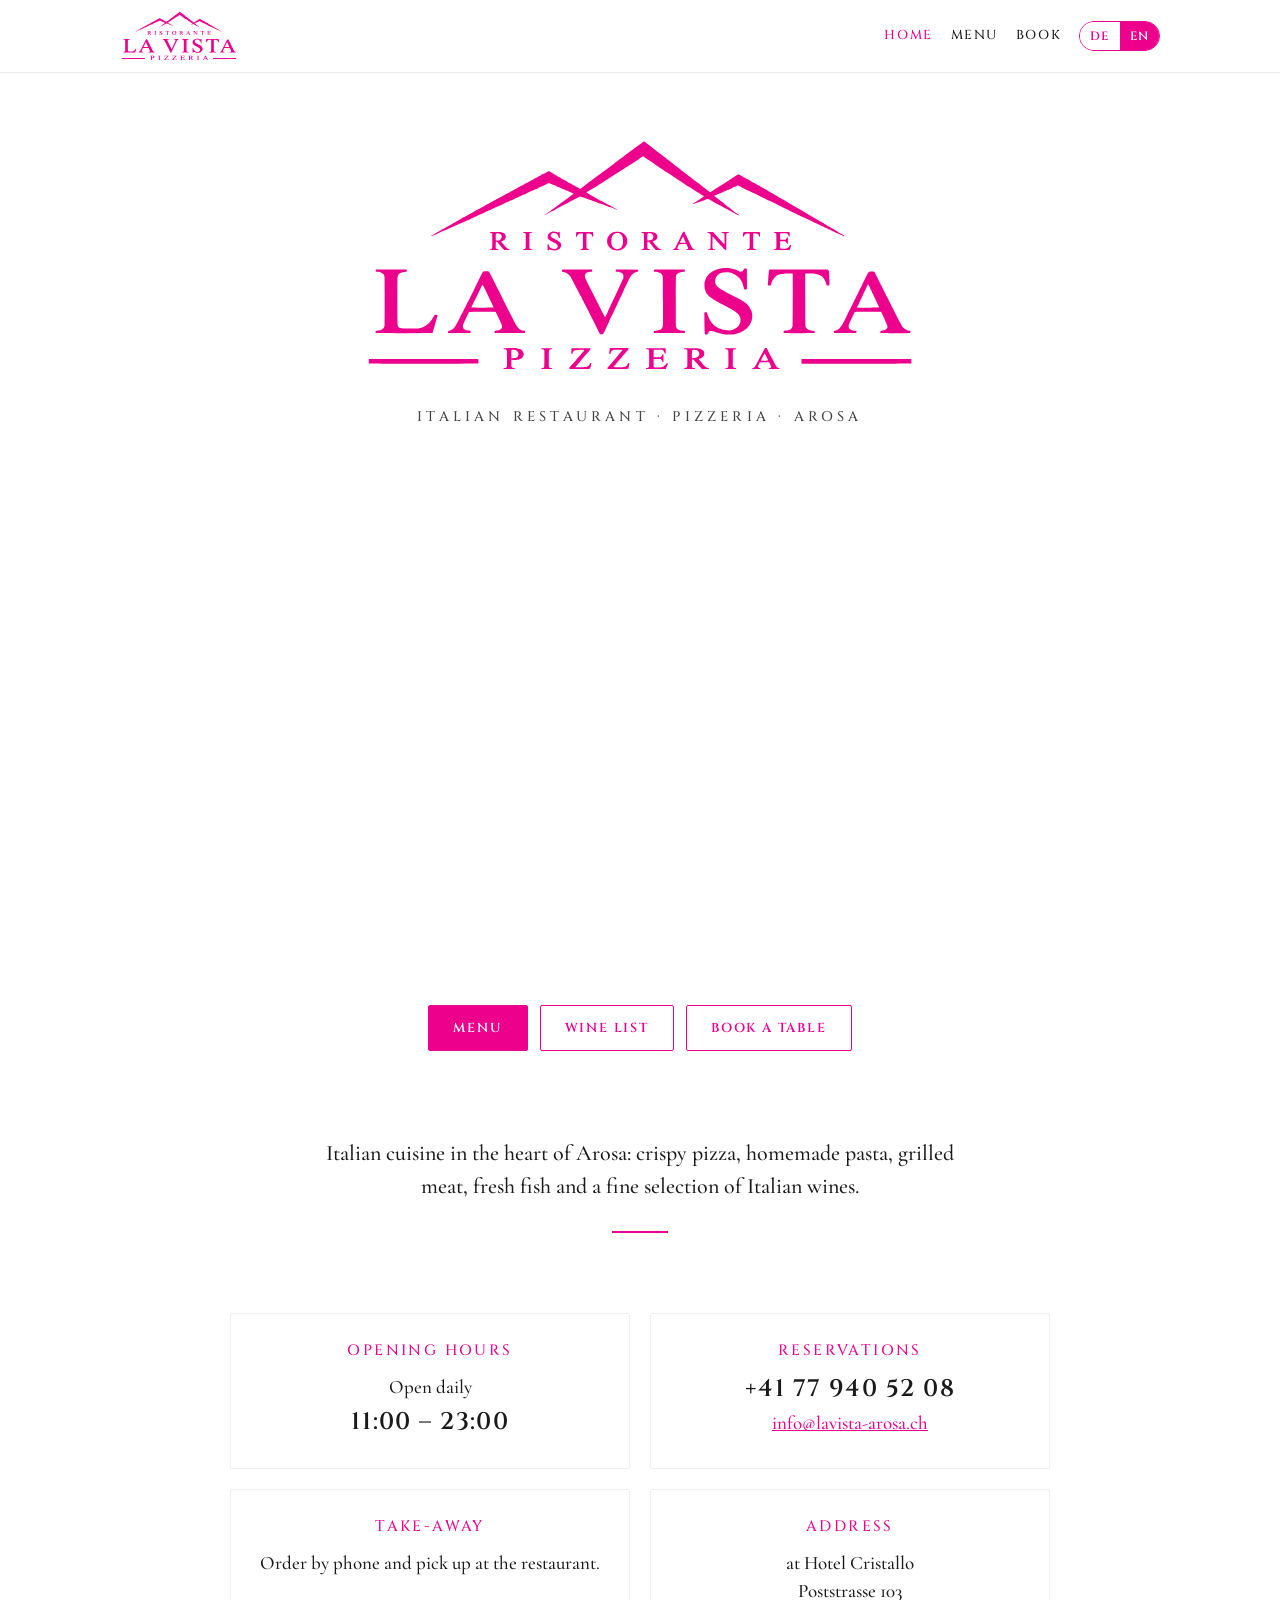
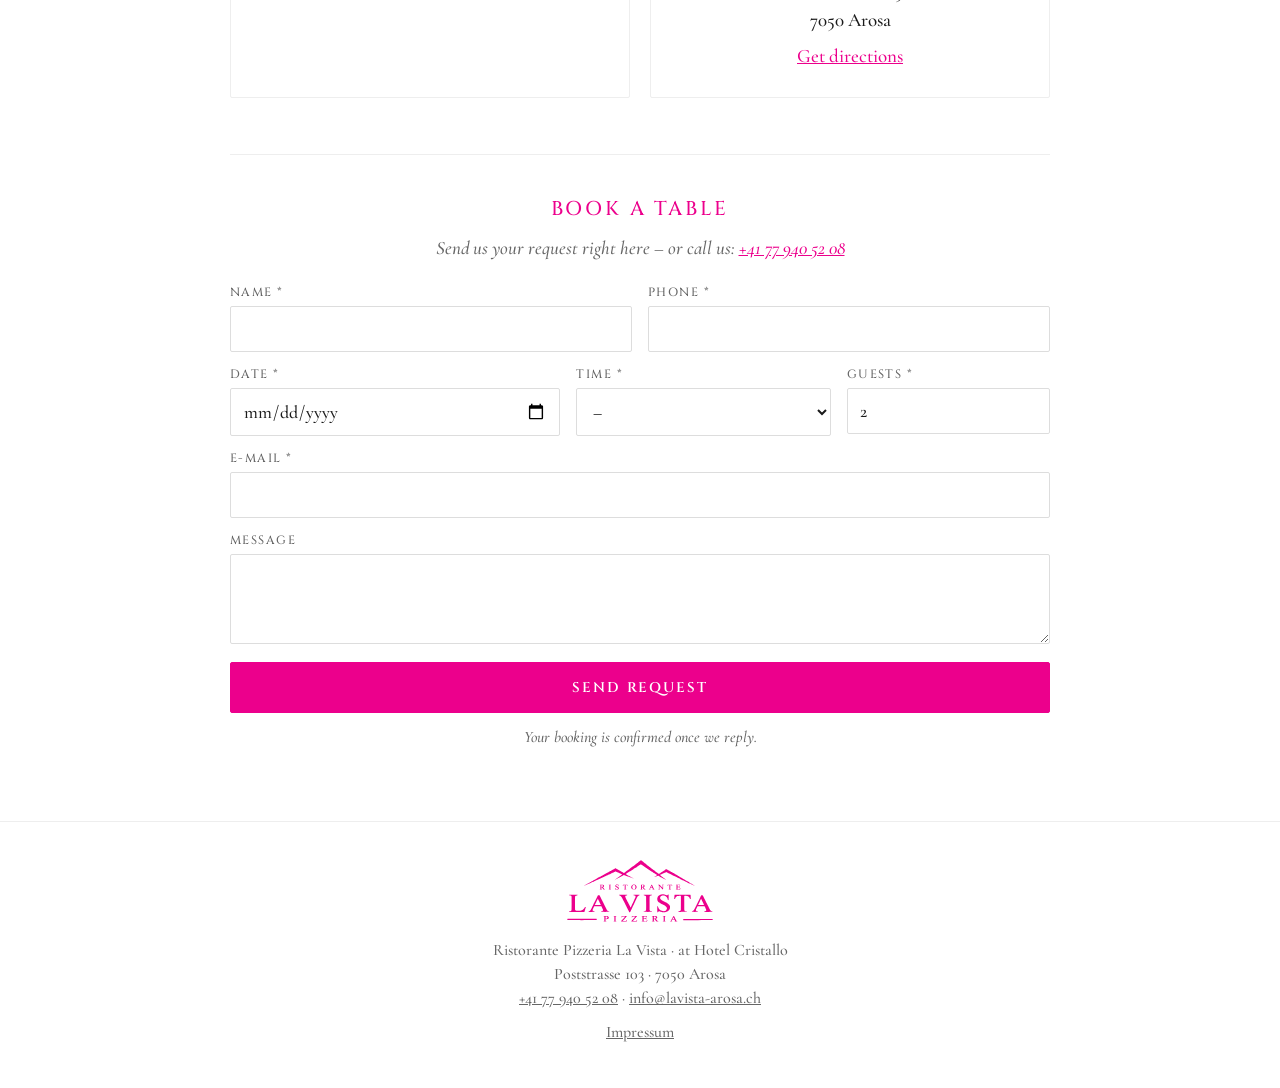
==== commit 3671f1e6: "Reservation: Bestätigung an Gast via Resend (Fallback Web3Forms) Co-Authored-By: Claude Opus 5.5 <no" ====
--- a/index.html
+++ b/index.html
@@ -37,7 +37,7 @@
 <div class="fg3"><label><span lang="de">Datum</span><span lang="en">Date</span> *<input name="date" type="date" required></label>
 <label><span lang="de">Uhrzeit</span><span lang="en">Time</span> *<select name="time" required><option value="">–</option><option>11:00</option><option>11:30</option><option>12:00</option><option>12:30</option><option>13:00</option><option>13:30</option><option>14:00</option><option>14:30</option><option>15:00</option><option>15:30</option><option>16:00</option><option>16:30</option><option>17:00</option><option>17:30</option><option>18:00</option><option>18:30</option><option>19:00</option><option>19:30</option><option>20:00</option><option>20:30</option><option>21:00</option><option>21:30</option><option>22:00</option></select></label>
 <label><span lang="de">Personen</span><span lang="en">Guests</span> *<input name="pers" type="number" min="1" max="60" value="2" required></label></div>
-<label><span lang="de">E-Mail (für unsere Bestätigung)</span><span lang="en">E-mail (for our confirmation)</span><input name="email" type="email" autocomplete="email"></label>
+<label><span lang="de">E-Mail</span><span lang="en">E-mail</span> *<input name="email" type="email" required autocomplete="email"></label>
 <label><span lang="de">Bemerkung</span><span lang="en">Message</span><textarea name="msg" rows="3"></textarea></label>
 <input type="checkbox" name="botcheck" style="display:none" tabindex="-1" autocomplete="off">
 <p class="ferr" id="ferr" role="alert"></p>
